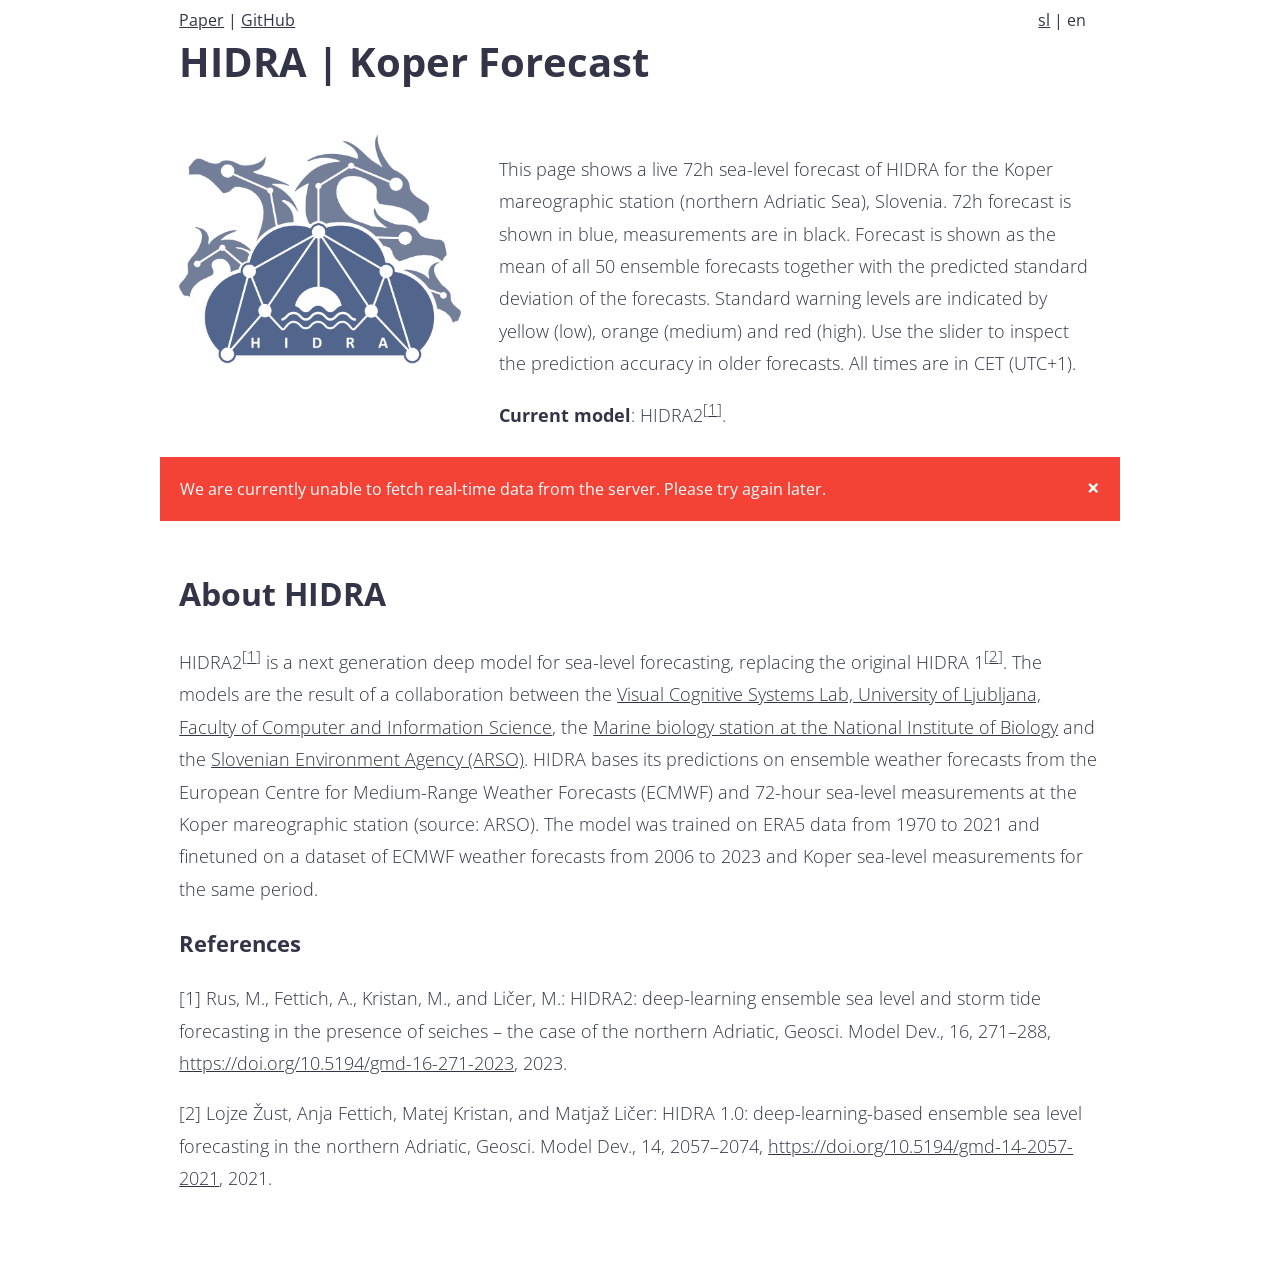
==== en/index.html @ b57843c1 "Added time zone info." ====
<!doctype html>

<html lang="en">
<head>
    <meta charset="utf-8">

    <title>HIDRA | Koper Forecast</title>
    <meta name="description" content="Napovedi HIDRA modela za Koper">
    <meta name="author" content="Lojze Žust">

    <link rel="stylesheet" href="../shared/css/simple-grid.min.css?v=1.0">
    <link rel="stylesheet" href="../shared/css/styles.css?v=1.0">

    <script src="../shared/js/moment.min.js"></script>
    <script src="../shared/js/plotly-latest.min.js"></script>
    <script src="../shared/js/localization.js"></script>
    <script id="app-script" data-lang="en" src="../shared/js/app.js"></script>
    <!-- Global site tag (gtag.js) - Google Analytics -->
    <script async src="https://www.googletagmanager.com/gtag/js?id=G-KT5VN63MD4"></script>
    <script src="https://ajax.googleapis.com/ajax/libs/jquery/3.6.1/jquery.min.js"></script>
    <script>
        window.dataLayer = window.dataLayer || [];

        function gtag() {
            dataLayer.push(arguments);
        }

        gtag('js', new Date());

        gtag('config', 'G-KT5VN63MD4');
    </script>
</head>

<body>
<div class="container">
    <div class="row">
        <div class="col-12">
            <div>
                <div class="half">
                    <a href="https://doi.org/10.5194/gmd-16-271-2023">Paper</a> |
                    <a href="https://github.com/rusmarko/HIDRA2">GitHub</a>
                </div>
                <div class="half lang-select"><a href="../sl/">sl</a> | en</div>
            </div>
            <h1 style="margin-top:0px">HIDRA | Koper Forecast</h1>
        </div>
    </div>

    <div class="row">
        <div class="col-4">
            <img style="width:100%" src="../shared/img/logo.png"/>
        </div>
        <div class="col-8">
            <p>
                This page shows a live 72h sea-level forecast of HIDRA for the Koper mareographic station (northern
                Adriatic Sea), Slovenia.
                72h forecast is shown in blue, measurements are in black.
                Forecast is shown as the mean of all 50 ensemble forecasts together with the predicted standard
                deviation of the forecasts.
                Standard warning levels are indicated by yellow (low), orange (medium) and red (high).
                Use the slider to inspect the prediction accuracy in older forecasts.
                All times are in CET (UTC+1).
            </p>
            <p>
                <b>Current model</b>: HIDRA2<sup>[<a href="#references">1</a>]</sup>.
            </p>
        </div>
    </div>
</div>
<div id="plot-placeholder">
    <div class="spinner">
        <div class="double-bounce1"></div>
        <div class="double-bounce2"></div>
    </div>
</div>

<div id="error-placeholder" class="container" style="display:none">
    <div class="row">
        <div class="error">
            <span class="closebtn" onclick="this.parentElement.style.display='none';">&times;</span>
            We are currently unable to fetch real-time data from the server. Please try again later.
        </div>
    </div>
</div>

<div id="plot"></div>
<div class="container">
    <div class="row">
        <div class="col-12">
            <h2>About HIDRA</h2>
            <p>
                HIDRA2<sup>[<a href="#references">1</a>]</sup> is a next generation deep model for sea-level
                forecasting, replacing the original HIDRA 1<sup>[<a href="#references">2</a>]</sup>.
                The models are the result of a collaboration between
                the <a href="http://www.vicos.si/">Visual Cognitive Systems Lab, University of Ljubljana, Faculty of
                Computer and Information Science</a>,
                the <a href="https://www.nib.si/mbp/en/">Marine biology station at the National Institute of Biology</a>
                and
                the <a href="https://www.gov.si/drzavni-organi/organi-v-sestavi/agencija-za-okolje/">Slovenian
                Environment Agency (ARSO)</a>.
                HIDRA bases its predictions on ensemble weather forecasts from the European Centre for Medium-Range
                Weather Forecasts (ECMWF) and 72-hour sea-level measurements at the Koper mareographic station (source:
                ARSO).
                The model was trained on ERA5 data from 1970 to 2021 and finetuned on a dataset of ECMWF weather
                forecasts from 2006 to 2023 and Koper sea-level measurements for the same period.
            </p>
            <h3 id="references">References</h3>
            <p>[1] Rus, M., Fettich, A., Kristan, M., and Ličer, M.: HIDRA2: deep-learning ensemble sea level and storm
                tide forecasting in the presence of seiches – the case of
                the northern Adriatic, Geosci. Model Dev., 16, 271–288, <a
                        href="https://doi.org/10.5194/gmd-16-271-2023">https://doi.org/10.5194/gmd-16-271-2023</a>,
                2023.</p>
            <p>[2] Lojze Žust, Anja Fettich, Matej Kristan, and Matjaž Ličer: HIDRA 1.0: deep-learning-based ensemble
                sea level forecasting in the northern Adriatic, Geosci. Model Dev., 14, 2057–2074, <a
                        href="https://doi.org/10.5194/gmd-14-2057-2021">https://doi.org/10.5194/gmd-14-2057-2021</a>,
                2021.</p>
            <br><br>
        </div>
    </div>
</div>
</body>
</html>
---- shared/css/simple-grid.min.css ----
@import url('https://fonts.googleapis.com/css2?family=Open+Sans:ital,wght@0,300;0,400;0,700;1,300;1,400;1,700&display=swap');body,html{height:100%;width:100%;margin:0;padding:0;left:0;top:0;font-size:100%}.center,.container{margin-left:auto;margin-right:auto}*{font-family:'Open Sans',Helvetica,sans-serif;color:#333447;line-height:1.5}h1{font-size:2.5rem}h2{font-size:2rem}h3{font-size:1.375rem}h4{font-size:1.125rem}h5{font-size:1rem}h6{font-size:.875rem}p{font-size:1.125rem;font-weight:200;line-height:1.8}.font-light{font-weight:300}.font-regular{font-weight:400}.font-heavy{font-weight:700}.left{text-align:left}.right{text-align:right}.center{text-align:center}.justify{text-align:justify}.container{width:90%}.row{position:relative;width:100%}.row [class^=col]{float:left;margin:.5rem 2%;min-height:.125rem}.col-1,.col-10,.col-11,.col-12,.col-2,.col-3,.col-4,.col-5,.col-6,.col-7,.col-8,.col-9{width:96%}.col-1-sm{width:4.33%}.col-2-sm{width:12.66%}.col-3-sm{width:21%}.col-4-sm{width:29.33%}.col-5-sm{width:37.66%}.col-6-sm{width:46%}.col-7-sm{width:54.33%}.col-8-sm{width:62.66%}.col-9-sm{width:71%}.col-10-sm{width:79.33%}.col-11-sm{width:87.66%}.col-12-sm{width:96%}.row::after{content:"";display:table;clear:both}.hidden-sm{display:none}@media only screen and (min-width:33.75em){.container{width:80%}}@media only screen and (min-width:45em){.col-1{width:4.33%}.col-2{width:12.66%}.col-3{width:21%}.col-4{width:29.33%}.col-5{width:37.66%}.col-6{width:46%}.col-7{width:54.33%}.col-8{width:62.66%}.col-9{width:71%}.col-10{width:79.33%}.col-11{width:87.66%}.col-12{width:96%}.hidden-sm{display:block}}@media only screen and (min-width:60em){.container{width:75%;max-width:60rem}}
---- shared/css/styles.css ----
.half {
    display: inline-block;
    width: 49%;
}

.lang-select {
    text-align: right;
}


#plot-placeholder{
    height: 450px;
    margin: 0px;
    padding: 0px;
}

.spinner {
    width: 64px;
    height: 64px;
  
    position: relative;
    margin: 0px auto;
    top: calc(50% - 32px);
}
  
.double-bounce1, .double-bounce2 {
    width: 100%;
    height: 100%;
    border-radius: 50%;
    background-color: #333;
    opacity: 0.6;
    position: absolute;
    top: 0;
    left: 0;

    -webkit-animation: sk-bounce 2.0s infinite ease-in-out;
    animation: sk-bounce 2.0s infinite ease-in-out;
}

.double-bounce2 {
    -webkit-animation-delay: -1.0s;
    animation-delay: -1.0s;
}

@-webkit-keyframes sk-bounce {
    0%, 100% { -webkit-transform: scale(0.0) }
    50% { -webkit-transform: scale(1.0) }
}

@keyframes sk-bounce {
    0%, 100% { 
        transform: scale(0.0);
        -webkit-transform: scale(0.0);
    } 50% { 
        transform: scale(1.0);
        -webkit-transform: scale(1.0);
    }
}

/* The alert message box */
.error {
  padding: 20px;
  background-color: #f44336; /* Red */
  color: white;
  margin-bottom: 15px;
}

/* The close button */
.closebtn {
  margin-left: 15px;
  color: white;
  font-weight: bold;
  float: right;
  font-size: 22px;
  line-height: 20px;
  cursor: pointer;
  transition: 0.3s;
}

/* When moving the mouse over the close button */
.closebtn:hover {
  color: black;
}
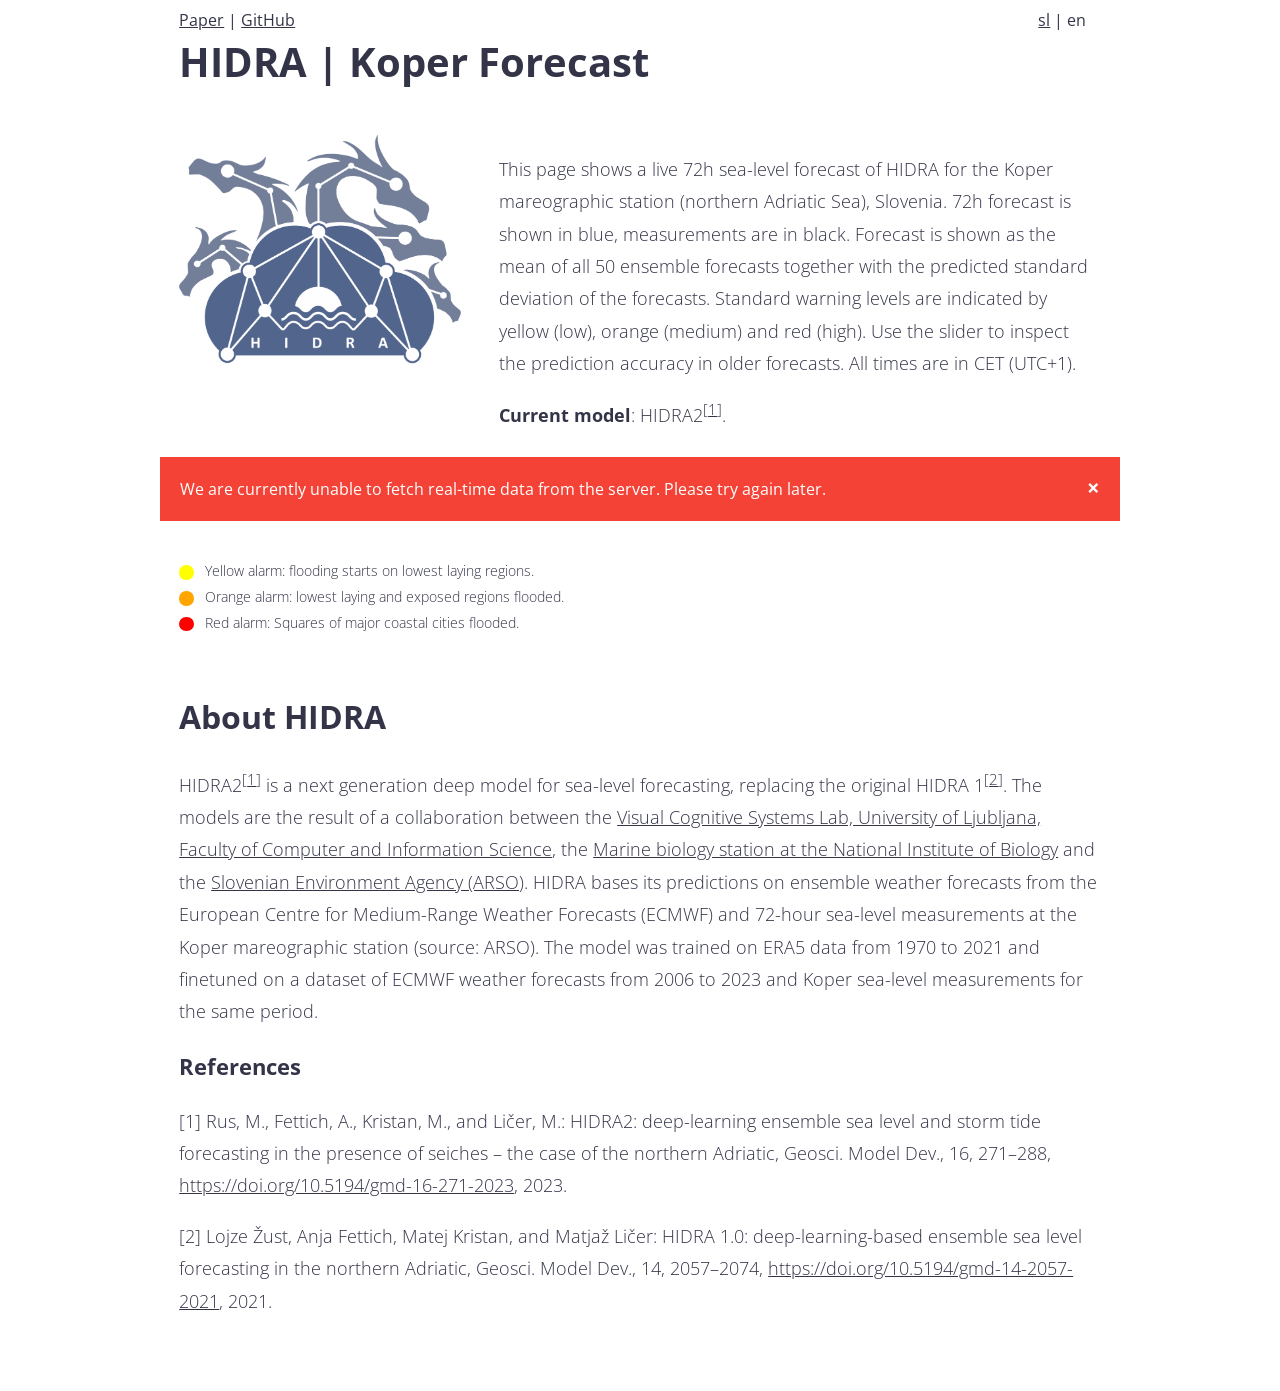
==== commit 12b0de8e: "Added alarms." ====
--- a/en/index.html
+++ b/en/index.html
@@ -84,6 +84,24 @@
 </div>
 
 <div id="plot"></div>
+
+<div class="container">
+    <div class="row">
+        <div class="colr-12">
+            <p class="small-font">
+                <span class="dot yellow"></span>
+                Yellow alarm: flooding starts on lowest laying regions.
+                <br>
+                <span class="dot orange"></span>
+                Orange alarm: lowest laying and exposed regions flooded.
+                <br>
+                <span class="dot red"></span>
+                Red alarm: Squares of major coastal cities flooded.
+            </p>
+        </div>
+    </div>
+</div>
+
 <div class="container">
     <div class="row">
         <div class="col-12">
--- a/shared/css/styles.css
+++ b/shared/css/styles.css
@@ -80,4 +80,33 @@
 /* When moving the mouse over the close button */
 .closebtn:hover {
   color: black;
+}
+
+/* Style for the colored dots */
+.dot {
+    width: 1em;
+    height: 1em;
+    border-radius: 50%;
+    display: inline-block;
+    margin-right: 0.5em; /* Adjust as needed for spacing between dots and text */
+    vertical-align: middle; /* Adjust to shift the dots vertically */
+}
+
+/* Red dot style */
+.dot.red {
+    background-color: red;
+}
+
+/* Orange dot style */
+.dot.orange {
+    background-color: orange;
+}
+
+/* Green dot style */
+.dot.yellow {
+    background-color: yellow;
+}
+
+.small-font {
+    font-size: .9em;
 }
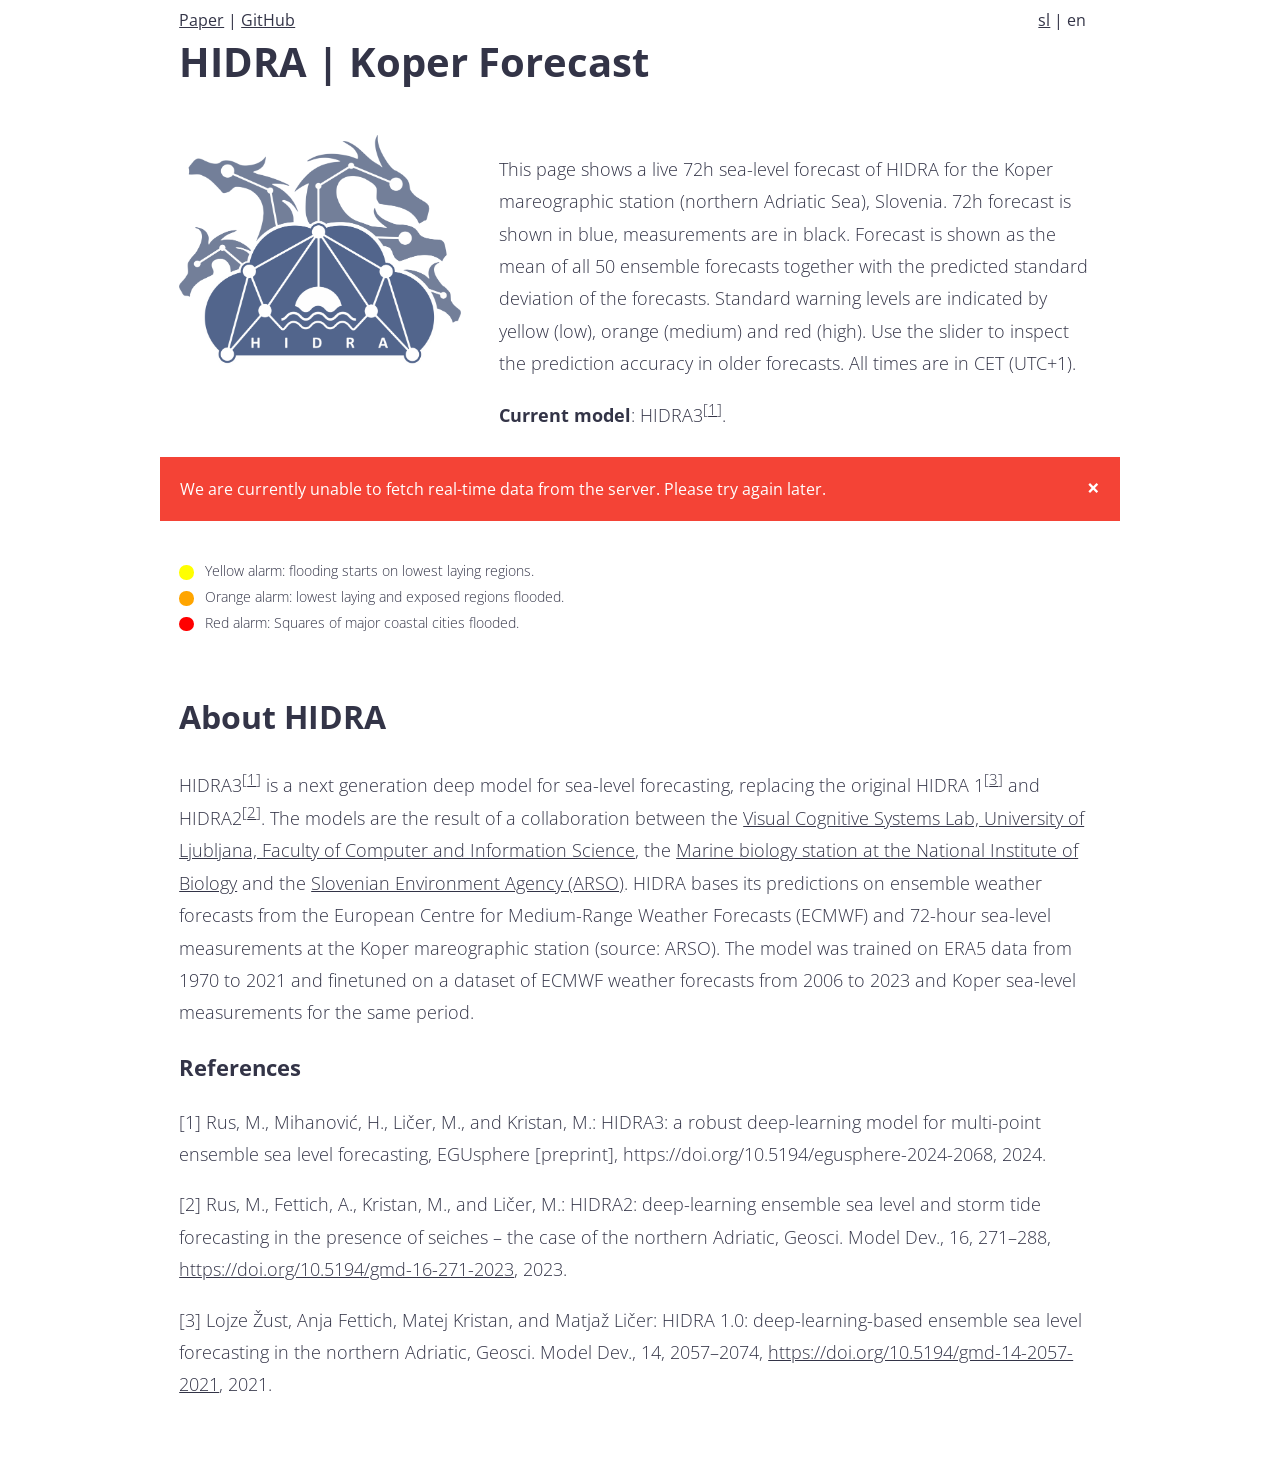
==== commit b0da746e: "Update index.html" ====
--- a/en/index.html
+++ b/en/index.html
@@ -62,7 +62,7 @@
                 All times are in CET (UTC+1).
             </p>
             <p>
-                <b>Current model</b>: HIDRA2<sup>[<a href="#references">1</a>]</sup>.
+                <b>Current model</b>: HIDRA3<sup>[<a href="#references">1</a>]</sup>.
             </p>
         </div>
     </div>
@@ -107,8 +107,8 @@
         <div class="col-12">
             <h2>About HIDRA</h2>
             <p>
-                HIDRA2<sup>[<a href="#references">1</a>]</sup> is a next generation deep model for sea-level
-                forecasting, replacing the original HIDRA 1<sup>[<a href="#references">2</a>]</sup>.
+                HIDRA3<sup>[<a href="#references">1</a>]</sup> is a next generation deep model for sea-level
+                forecasting, replacing the original HIDRA 1<sup>[<a href="#references">3</a>]</sup> and HIDRA2<sup>[<a href="#references">2</a>]</sup>.
                 The models are the result of a collaboration between
                 the <a href="http://www.vicos.si/">Visual Cognitive Systems Lab, University of Ljubljana, Faculty of
                 Computer and Information Science</a>,
@@ -123,12 +123,13 @@
                 forecasts from 2006 to 2023 and Koper sea-level measurements for the same period.
             </p>
             <h3 id="references">References</h3>
-            <p>[1] Rus, M., Fettich, A., Kristan, M., and Ličer, M.: HIDRA2: deep-learning ensemble sea level and storm
+            <p>[1] Rus, M., Mihanović, H., Ličer, M., and Kristan, M.: HIDRA3: a robust deep-learning model for multi-point ensemble sea level forecasting, EGUsphere [preprint], https://doi.org/10.5194/egusphere-2024-2068, 2024.</p>
+            <p>[2] Rus, M., Fettich, A., Kristan, M., and Ličer, M.: HIDRA2: deep-learning ensemble sea level and storm
                 tide forecasting in the presence of seiches – the case of
                 the northern Adriatic, Geosci. Model Dev., 16, 271–288, <a
                         href="https://doi.org/10.5194/gmd-16-271-2023">https://doi.org/10.5194/gmd-16-271-2023</a>,
                 2023.</p>
-            <p>[2] Lojze Žust, Anja Fettich, Matej Kristan, and Matjaž Ličer: HIDRA 1.0: deep-learning-based ensemble
+            <p>[3] Lojze Žust, Anja Fettich, Matej Kristan, and Matjaž Ličer: HIDRA 1.0: deep-learning-based ensemble
                 sea level forecasting in the northern Adriatic, Geosci. Model Dev., 14, 2057–2074, <a
                         href="https://doi.org/10.5194/gmd-14-2057-2021">https://doi.org/10.5194/gmd-14-2057-2021</a>,
                 2021.</p>
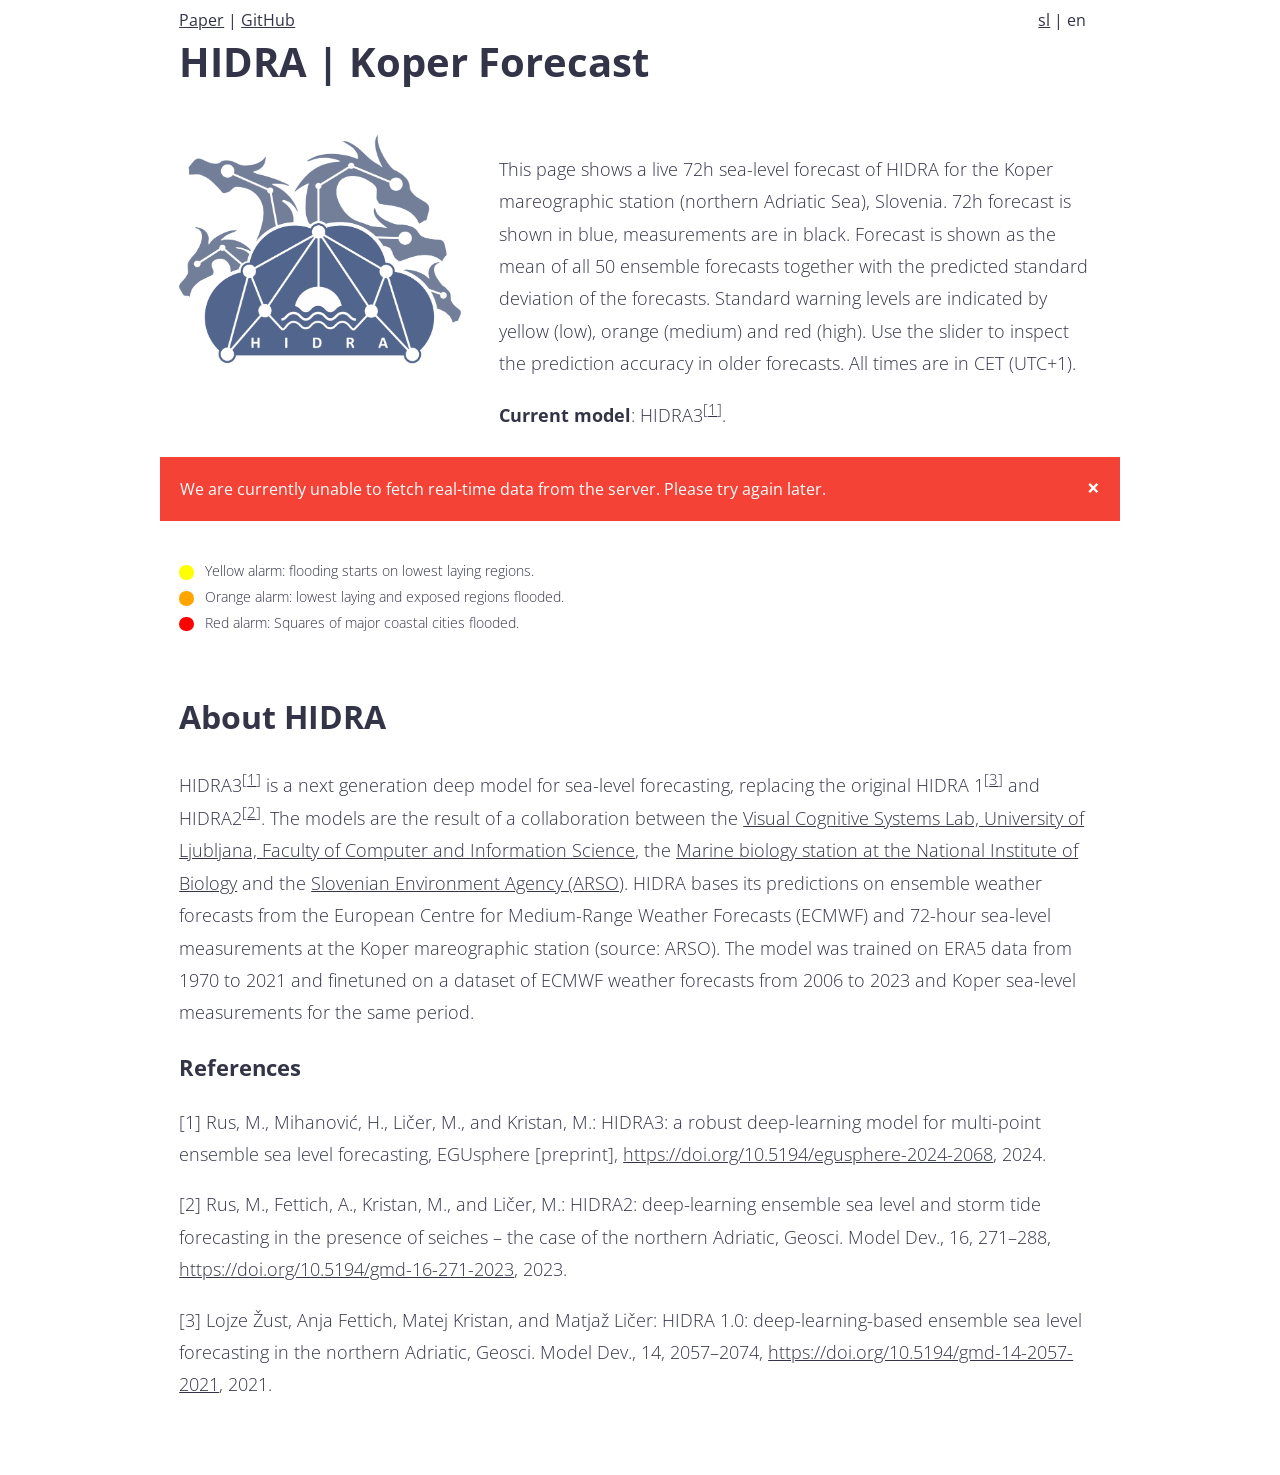
==== commit b1b32809: "Update index.html" ====
--- a/en/index.html
+++ b/en/index.html
@@ -123,7 +123,8 @@
                 forecasts from 2006 to 2023 and Koper sea-level measurements for the same period.
             </p>
             <h3 id="references">References</h3>
-            <p>[1] Rus, M., Mihanović, H., Ličer, M., and Kristan, M.: HIDRA3: a robust deep-learning model for multi-point ensemble sea level forecasting, EGUsphere [preprint], https://doi.org/10.5194/egusphere-2024-2068, 2024.</p>
+            <p>[1] Rus, M., Mihanović, H., Ličer, M., and Kristan, M.: HIDRA3: a robust deep-learning model for multi-point ensemble sea level forecasting, EGUsphere [preprint], <a href="https://doi.org/10.5194/egusphere-2024-2068">https://doi.org/10.5194/egusphere-2024-2068</a>, 2024.
+                </p>
             <p>[2] Rus, M., Fettich, A., Kristan, M., and Ličer, M.: HIDRA2: deep-learning ensemble sea level and storm
                 tide forecasting in the presence of seiches – the case of
                 the northern Adriatic, Geosci. Model Dev., 16, 271–288, <a
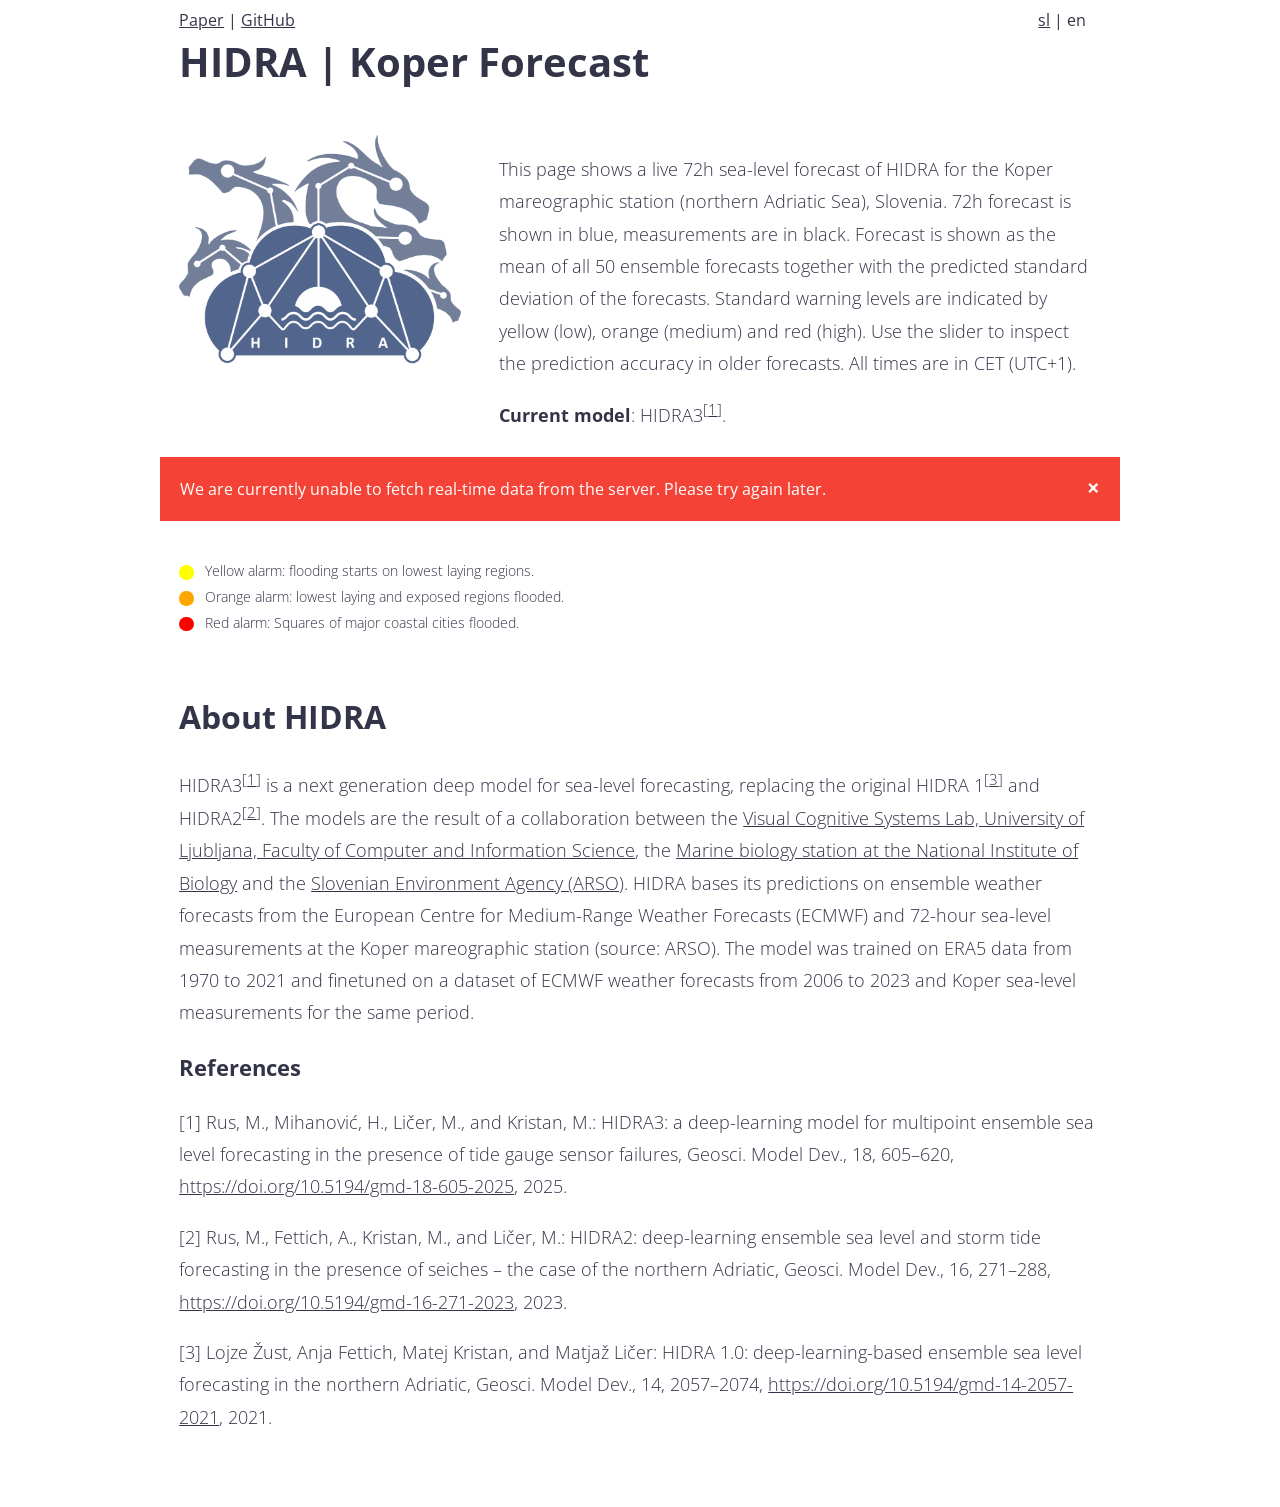
==== commit 0f68d06c: "Update index.html" ====
--- a/en/index.html
+++ b/en/index.html
@@ -123,7 +123,7 @@
                 forecasts from 2006 to 2023 and Koper sea-level measurements for the same period.
             </p>
             <h3 id="references">References</h3>
-            <p>[1] Rus, M., Mihanović, H., Ličer, M., and Kristan, M.: HIDRA3: a robust deep-learning model for multi-point ensemble sea level forecasting, EGUsphere [preprint], <a href="https://doi.org/10.5194/egusphere-2024-2068">https://doi.org/10.5194/egusphere-2024-2068</a>, 2024.
+            <p>[1] Rus, M., Mihanović, H., Ličer, M., and Kristan, M.: HIDRA3: a deep-learning model for multipoint ensemble sea level forecasting in the presence of tide gauge sensor failures, Geosci. Model Dev., 18, 605–620, <a href="https://doi.org/10.5194/gmd-18-605-2025">https://doi.org/10.5194/gmd-18-605-2025</a>, 2025.
                 </p>
             <p>[2] Rus, M., Fettich, A., Kristan, M., and Ličer, M.: HIDRA2: deep-learning ensemble sea level and storm
                 tide forecasting in the presence of seiches – the case of
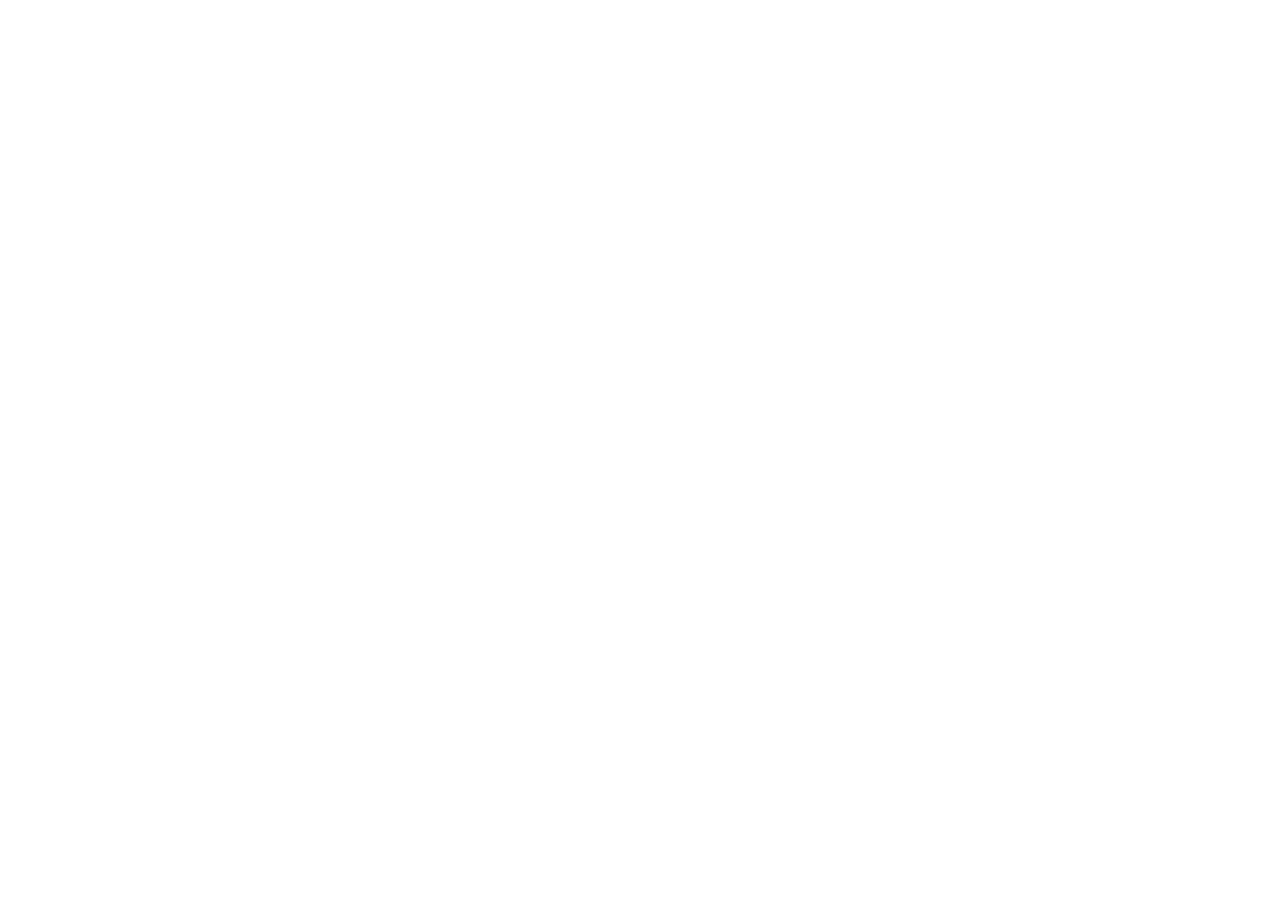
==== commit ed937d15: "en redirect" ====
--- a/en/index.html
+++ b/en/index.html
@@ -1,142 +1,5 @@
-<!doctype html>
-
-<html lang="en">
-<head>
-    <meta charset="utf-8">
-
-    <title>HIDRA | Koper Forecast</title>
-    <meta name="description" content="Napovedi HIDRA modela za Koper">
-    <meta name="author" content="Lojze Žust">
-
-    <link rel="stylesheet" href="../shared/css/simple-grid.min.css?v=1.0">
-    <link rel="stylesheet" href="../shared/css/styles.css?v=1.0">
-
-    <script src="../shared/js/moment.min.js"></script>
-    <script src="../shared/js/plotly-latest.min.js"></script>
-    <script src="../shared/js/localization.js"></script>
-    <script id="app-script" data-lang="en" src="../shared/js/app.js"></script>
-    <!-- Global site tag (gtag.js) - Google Analytics -->
-    <script async src="https://www.googletagmanager.com/gtag/js?id=G-KT5VN63MD4"></script>
-    <script src="https://ajax.googleapis.com/ajax/libs/jquery/3.6.1/jquery.min.js"></script>
-    <script>
-        window.dataLayer = window.dataLayer || [];
-
-        function gtag() {
-            dataLayer.push(arguments);
-        }
-
-        gtag('js', new Date());
-
-        gtag('config', 'G-KT5VN63MD4');
-    </script>
-</head>
-
-<body>
-<div class="container">
-    <div class="row">
-        <div class="col-12">
-            <div>
-                <div class="half">
-                    <a href="https://doi.org/10.5194/gmd-16-271-2023">Paper</a> |
-                    <a href="https://github.com/rusmarko/HIDRA2">GitHub</a>
-                </div>
-                <div class="half lang-select"><a href="../sl/">sl</a> | en</div>
-            </div>
-            <h1 style="margin-top:0px">HIDRA | Koper Forecast</h1>
-        </div>
-    </div>
-
-    <div class="row">
-        <div class="col-4">
-            <img style="width:100%" src="../shared/img/logo.png"/>
-        </div>
-        <div class="col-8">
-            <p>
-                This page shows a live 72h sea-level forecast of HIDRA for the Koper mareographic station (northern
-                Adriatic Sea), Slovenia.
-                72h forecast is shown in blue, measurements are in black.
-                Forecast is shown as the mean of all 50 ensemble forecasts together with the predicted standard
-                deviation of the forecasts.
-                Standard warning levels are indicated by yellow (low), orange (medium) and red (high).
-                Use the slider to inspect the prediction accuracy in older forecasts.
-                All times are in CET (UTC+1).
-            </p>
-            <p>
-                <b>Current model</b>: HIDRA3<sup>[<a href="#references">1</a>]</sup>.
-            </p>
-        </div>
-    </div>
-</div>
-<div id="plot-placeholder">
-    <div class="spinner">
-        <div class="double-bounce1"></div>
-        <div class="double-bounce2"></div>
-    </div>
-</div>
-
-<div id="error-placeholder" class="container" style="display:none">
-    <div class="row">
-        <div class="error">
-            <span class="closebtn" onclick="this.parentElement.style.display='none';">&times;</span>
-            We are currently unable to fetch real-time data from the server. Please try again later.
-        </div>
-    </div>
-</div>
-
-<div id="plot"></div>
-
-<div class="container">
-    <div class="row">
-        <div class="colr-12">
-            <p class="small-font">
-                <span class="dot yellow"></span>
-                Yellow alarm: flooding starts on lowest laying regions.
-                <br>
-                <span class="dot orange"></span>
-                Orange alarm: lowest laying and exposed regions flooded.
-                <br>
-                <span class="dot red"></span>
-                Red alarm: Squares of major coastal cities flooded.
-            </p>
-        </div>
-    </div>
-</div>
-
-<div class="container">
-    <div class="row">
-        <div class="col-12">
-            <h2>About HIDRA</h2>
-            <p>
-                HIDRA3<sup>[<a href="#references">1</a>]</sup> is a next generation deep model for sea-level
-                forecasting, replacing the original HIDRA 1<sup>[<a href="#references">3</a>]</sup> and HIDRA2<sup>[<a href="#references">2</a>]</sup>.
-                The models are the result of a collaboration between
-                the <a href="http://www.vicos.si/">Visual Cognitive Systems Lab, University of Ljubljana, Faculty of
-                Computer and Information Science</a>,
-                the <a href="https://www.nib.si/mbp/en/">Marine biology station at the National Institute of Biology</a>
-                and
-                the <a href="https://www.gov.si/drzavni-organi/organi-v-sestavi/agencija-za-okolje/">Slovenian
-                Environment Agency (ARSO)</a>.
-                HIDRA bases its predictions on ensemble weather forecasts from the European Centre for Medium-Range
-                Weather Forecasts (ECMWF) and 72-hour sea-level measurements at the Koper mareographic station (source:
-                ARSO).
-                The model was trained on ERA5 data from 1970 to 2021 and finetuned on a dataset of ECMWF weather
-                forecasts from 2006 to 2023 and Koper sea-level measurements for the same period.
-            </p>
-            <h3 id="references">References</h3>
-            <p>[1] Rus, M., Mihanović, H., Ličer, M., and Kristan, M.: HIDRA3: a deep-learning model for multipoint ensemble sea level forecasting in the presence of tide gauge sensor failures, Geosci. Model Dev., 18, 605–620, <a href="https://doi.org/10.5194/gmd-18-605-2025">https://doi.org/10.5194/gmd-18-605-2025</a>, 2025.
-                </p>
-            <p>[2] Rus, M., Fettich, A., Kristan, M., and Ličer, M.: HIDRA2: deep-learning ensemble sea level and storm
-                tide forecasting in the presence of seiches – the case of
-                the northern Adriatic, Geosci. Model Dev., 16, 271–288, <a
-                        href="https://doi.org/10.5194/gmd-16-271-2023">https://doi.org/10.5194/gmd-16-271-2023</a>,
-                2023.</p>
-            <p>[3] Lojze Žust, Anja Fettich, Matej Kristan, and Matjaž Ličer: HIDRA 1.0: deep-learning-based ensemble
-                sea level forecasting in the northern Adriatic, Geosci. Model Dev., 14, 2057–2074, <a
-                        href="https://doi.org/10.5194/gmd-14-2057-2021">https://doi.org/10.5194/gmd-14-2057-2021</a>,
-                2021.</p>
-            <br><br>
-        </div>
-    </div>
-</div>
-</body>
-</html>
+<!DOCTYPE html>
+<meta charset="utf-8">
+<title>Redirecting to new page</title>
+<meta http-equiv="refresh" content="0; URL=https://vicoslab.github.io/hidra-visualization/en/">
+<link rel="canonical" href="https://vicoslab.github.io/hidra-visualization/en/">
